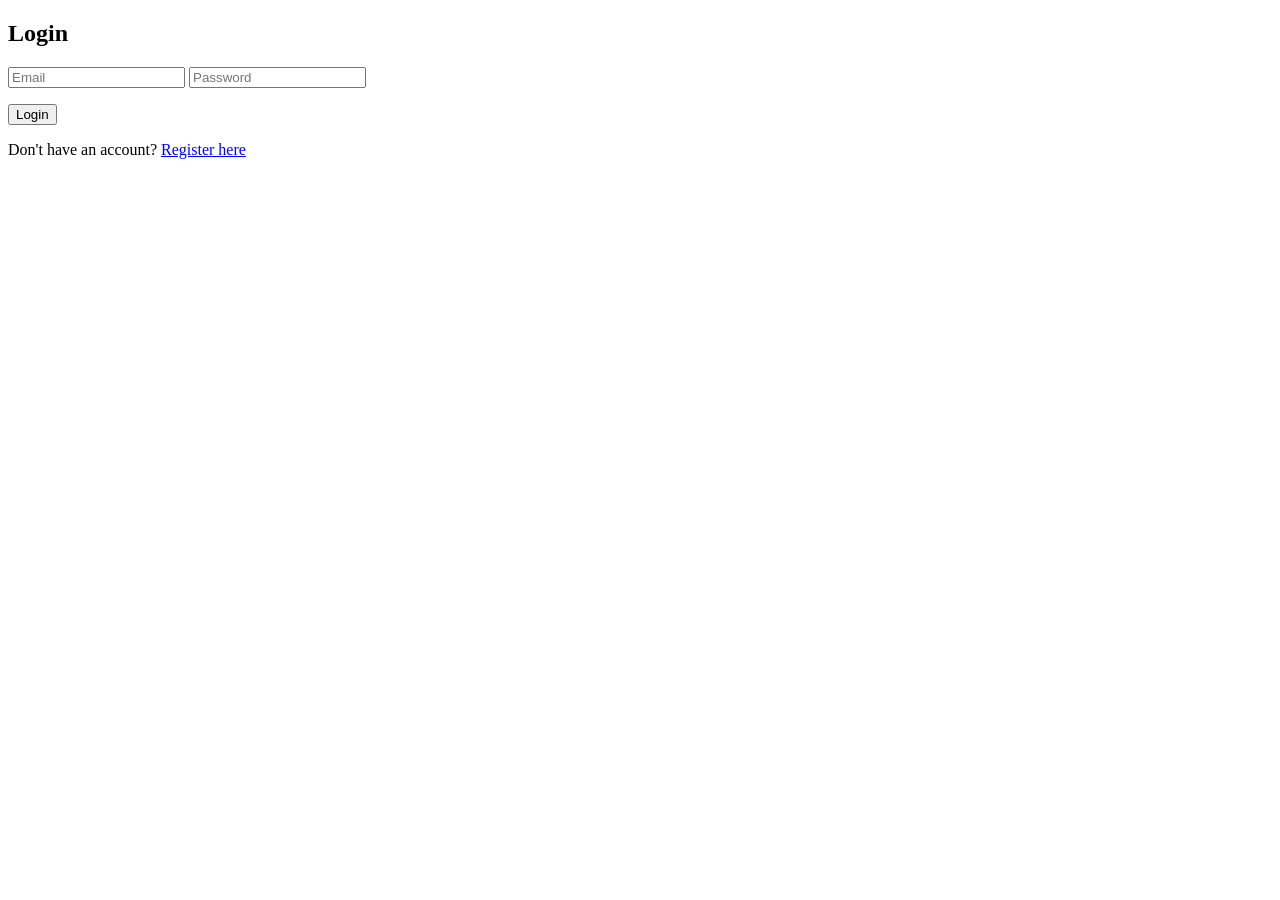
==== admin-dashboard.html @ ba4fb5ea "Finish Customer Logic" ====
<!DOCTYPE html>
<html lang="en">

<head>
  <meta charset="UTF-8">
  <meta name="viewport" content="width=device-width, initial-scale=1.0">
  <link rel="stylesheet" href="styles.css">
  <title>Admin</title>
</head>

<body>

  <nav>
    <a href="#">ADMIN DASHBOARD</a>
    <a href="#" onclick="logout()">Logout</a>
  </nav>

  <div class="admin-section">
    <h3>Manage Categories</h3>
    <input type="text" id="categoryInput" placeholder="New Category Name"">
    <button onclick=" addCategory()" class="btn-small">Add Category</button>

    <div id="categoryList">
    </div>
  </div>

  <div class="admin-section">
    <h3>Manage Products</h3>

    <div class="form-container">
      <h4 id="formTitle">Add New Product</h4>
      <input type="hidden" id="productId">
      <input type="text" id="productName" placeholder="Product Name">
      <input type="text" id="productImage" value="https://placehold.co/150">

      <select id="productCategory"> <!-- connected to populateCategorySelect and saveProduct -->
        <option value="">Select Category</option>
      </select>

      <input type="number" id="productPrice" placeholder="Price">
      <textarea id="productDescription" rows="3" placeholder="Description"></textarea>
      <input type="number" id="productStock" placeholder="Stock Quantity">

      <p id="productError"></p>
      <button onclick="saveProduct()" id="saveBtn">Create Product</button>
      <button onclick="resetProdForm()">Clear</button>
    </div>

    <br>
    <h4>Current Products</h4>
    <table>
      <thead>
        <tr>
          <th>ID</th>
          <th>Image</th>
          <th>Name</th>
          <th>Price</th>
          <th>Category</th>
          <th>Stock</th>
          <th>Actions</th>
        </tr>
      </thead>
      <tbody id="productTableBody"> <!-- connected to renderProducts -->
      </tbody>
    </table>
  </div>

  <div class="admin-section">
    <h3>Manage Orders</h3>
    <table>
      <thead>
        <tr>
          <th>Order ID</th>
          <th>Customer ID</th>
          <th>Total</th>
          <th>Status</th>
          <th>Actions</th>
        </tr>
      </thead>

      <tbody id="orderTableBody"> <!-- connected to renderOrders -->
      </tbody>

    </table>
  </div>

  <script src="script.js"></script>
  <script>
    currentUser = checkAuth();

    if (currentUser && currentUser.role === 'admin') {
      loadAdminData();
    }
  </script>
</body>

</html>
---- styles.css ----
/* to hide elements (for switching between login/register) */
.hidden {
    display: none;
}
/* to make link buttons look like links */
.link-btn {
    background: none;
    border: none;
    color: blue;
    text-decoration: underline;
    cursor: pointer;
    padding: 0;
    font: inherit;
}
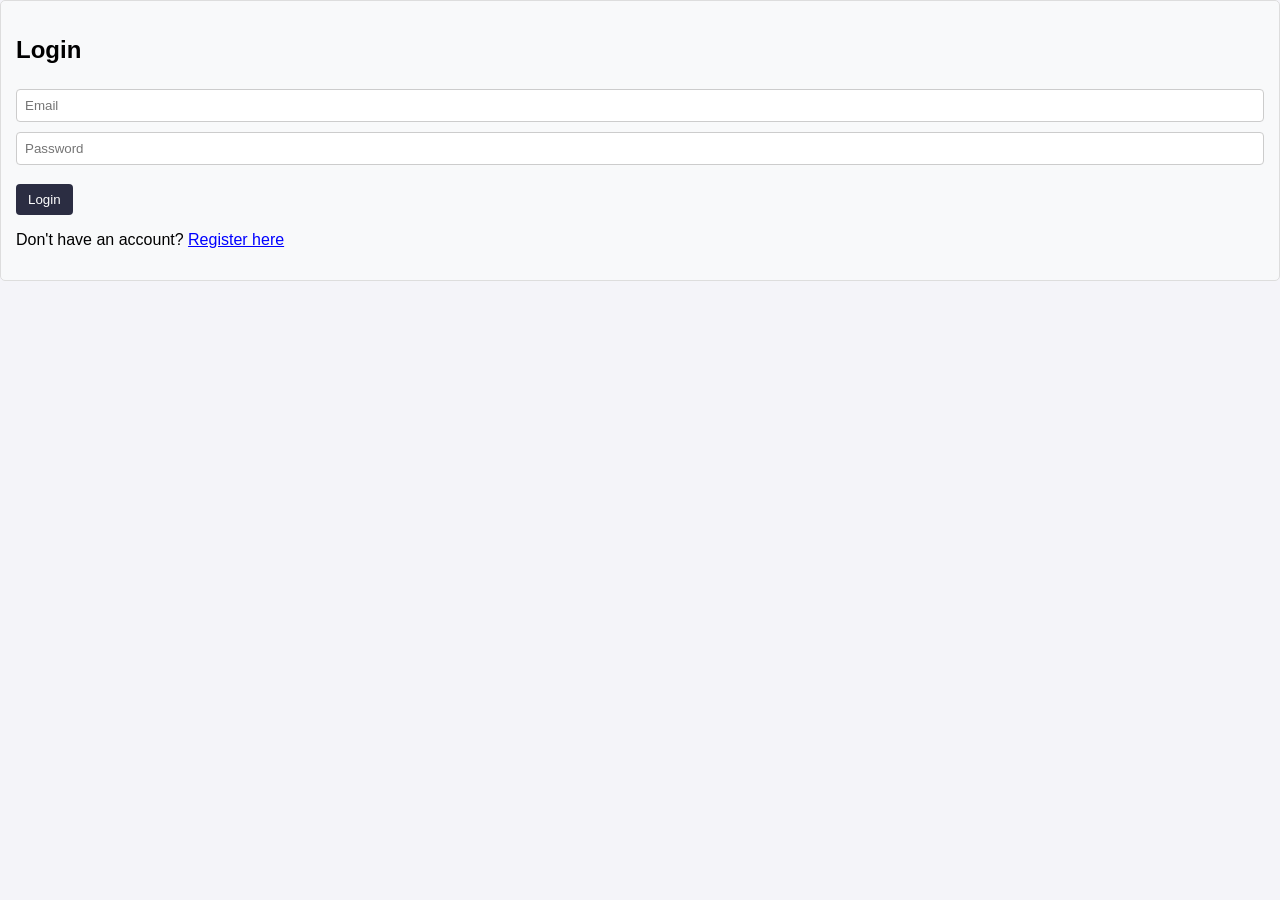
==== commit 882a2a92: "Add experimental styles, Fix typos" ====
--- a/admin-dashboard.html
+++ b/admin-dashboard.html
@@ -11,13 +11,13 @@
 <body>
 
   <nav>
-    <a href="#">ADMIN DASHBOARD</a>
+    <a href="admin-dashboard.html">ADMIN DASHBOARD</a>
     <a href="#" onclick="logout()">Logout</a>
   </nav>
 
   <div class="admin-section">
     <h3>Manage Categories</h3>
-    <input type="text" id="categoryInput" placeholder="New Category Name"">
+    <input type="text" id="categoryInput" placeholder="New Category Name">
     <button onclick=" addCategory()" class="btn-small">Add Category</button>
 
     <div id="categoryList">
--- a/styles.css
+++ b/styles.css
@@ -1,7 +1,15 @@
+/*
+╔═════════════════════════════════════════════════════════════════════════╗
+║                                                                         ║
+║                           MAIN LAYOUT STYLES                            ║
+║                                                                         ║
+╚═════════════════════════════════════════════════════════════════════════╝
+*/
 /* to hide elements (for switching between login/register) */
 .hidden {
     display: none;
 }
+
 /* to make link buttons look like links */
 .link-btn {
     background: none;
@@ -11,4 +19,297 @@
     cursor: pointer;
     padding: 0;
     font: inherit;
+}
+
+body {
+    font-family: 'Segoe UI', Tahoma, Geneva, Verdana, sans-serif;
+    background-color: #f4f4f9;
+    margin: 0;
+    padding-bottom: 50px;
+}
+
+nav {
+    background-color: #2b2d42;
+    padding: 15px;
+    margin-bottom: 20px;
+    display: flex;
+    justify-content: center;
+    gap: 20px;
+}
+
+nav a {
+    color: white;
+    text-decoration: none;
+    font-weight: bold;
+    font-size: 1.1em;
+}
+
+nav a:hover {
+    color: #fca311;
+}
+
+button {
+    cursor: pointer;
+    padding: 8px 12px;
+    border: none;
+    border-radius: 4px;
+    background-color: #2b2d42;
+    color: white;
+    transition: 0.2s;
+}
+
+button:hover {
+    opacity: 0.9;
+}
+
+button:disabled {
+    background-color: #ccc;
+    cursor: not-allowed;
+}
+
+input,
+select,
+textarea {
+    padding: 8px;
+    margin: 5px 0;
+    border: 1px solid #ccc;
+    border-radius: 4px;
+    width: 100%;
+    box-sizing: border-box;
+    /* Ensures padding doesn't widen element */
+}
+
+/*
+╔═════════════════════════════════════════════════════════════════════════╗
+║                                                                         ║
+║                               CART STYLES                               ║
+║                                                                         ║
+╚═════════════════════════════════════════════════════════════════════════╝
+*/
+.cart-container {
+    width: 80%;
+    margin: 30px auto;
+    background: white;
+    padding: 20px;
+    border: 1px solid #ddd;
+}
+
+.total-section {
+    text-align: right;
+    font-size: 1.5em;
+    margin-top: 20px;
+    border-top: 2px solid #2b2d42;
+    padding-top: 10px;
+}
+
+.checkout-btn {
+    background-color: #2a9d8f;
+    font-size: 18px;
+    padding: 15px 30px;
+}
+
+table {
+    width: 100%;
+    border-collapse: collapse;
+}
+
+th,
+td {
+    padding: 10px;
+    border-bottom: 1px solid #eee;
+    text-align: left;
+}
+
+/*
+╔═════════════════════════════════════════════════════════════════════════╗
+║                                                                         ║
+║                             ORDERS STYLES                               ║
+║                                                                         ║
+╚═════════════════════════════════════════════════════════════════════════╝
+*/
+.orders-container {
+    width: 80%;
+    margin: 30px auto;
+    background: white;
+    padding: 20px;
+    border: 1px solid #ddd;
+}
+
+table {
+    width: 100%;
+    border-collapse: collapse;
+}
+
+th,
+td {
+    padding: 12px;
+    border-bottom: 1px solid #eee;
+    text-align: left;
+}
+
+th {
+    background-color: #2b2d42;
+    color: white;
+}
+
+.status-pending {
+    color: #fca311;
+    font-weight: bold;
+}
+
+.status-confirmed {
+    color: #2a9d8f;
+    font-weight: bold;
+}
+
+.status-rejected {
+    color: #d90429;
+    font-weight: bold;
+}
+
+/*
+╔═════════════════════════════════════════════════════════════════════════╗
+║                                                                         ║
+║                        ADMIN DASHBOARD STYLES                           ║
+║                                                                         ║
+╚═════════════════════════════════════════════════════════════════════════╝
+*/
+
+.admin-section {
+    width: 90%;
+    max-width: 1000px;
+    margin: 20px auto;
+    background: white;
+    padding: 20px;
+    border-radius: 8px;
+    box-shadow: 0 2px 5px rgba(0, 0, 0, 0.1);
+}
+
+.admin-section h3 {
+    border-bottom: 2px solid #2b2d42;
+    padding-bottom: 10px;
+    color: #2b2d42;
+}
+
+.form-container {
+    background-color: #f8f9fa;
+    padding: 15px;
+    border: 1px solid #ddd;
+    border-radius: 5px;
+    margin-bottom: 20px;
+}
+
+#productError,
+#regError,
+#loginError {
+    color: #d90429;
+    font-size: 0.9em;
+    font-weight: bold;
+}
+
+.edit-btn {
+    background-color: #2a9d8f;
+}
+
+.delete-btn {
+    background-color: #d90429;
+}
+
+.btn-small {
+    width: auto;
+    display: inline-block;
+    margin-top: 5px;
+}
+
+/*
+╔═════════════════════════════════════════════════════════════════════════╗
+║                                                                         ║
+║                         PRODUCT CARD GRID                               ║
+║                                                                         ║
+╚═════════════════════════════════════════════════════════════════════════╝
+*/
+
+.filter-bar {
+    text-align: center;
+    margin: 20px 0;
+}
+
+.filter-bar select {
+    width: 200px;
+    padding: 10px;
+}
+
+#productsContainer {
+    display: grid;
+    /* Automatically fit as many cards as possible, min width 250px */
+    grid-template-columns: repeat(auto-fill, minmax(250px, 1fr));
+    gap: 20px;
+    width: 90%;
+    margin: 0 auto;
+}
+
+.product-card {
+    background: white;
+    padding: 15px;
+    border-radius: 8px;
+    box-shadow: 0 2px 8px rgba(0, 0, 0, 0.1);
+    position: relative;
+    /* For wishlist heart positioning */
+    display: flex;
+    flex-direction: column;
+    justify-content: space-between;
+    transition: transform 0.2s;
+}
+
+.product-card:hover {
+    transform: translateY(-5px);
+}
+
+.product-card img {
+    width: 100%;
+    height: 180px;
+    object-fit: cover;
+    /* Ensures images don't stretch weirdly */
+    border-radius: 4px;
+}
+
+.product-card h3 {
+    font-size: 1.1em;
+    margin: 10px 0 5px 0;
+}
+
+.product-card .price {
+    font-size: 1.2em;
+    color: #2a9d8f;
+    font-weight: bold;
+    margin: 5px 0;
+}
+
+.product-card .stock {
+    font-size: 0.85em;
+    color: #666;
+    margin-bottom: 10px;
+}
+
+/* Wishlist Heart Button */
+.wishlist-btn {
+    position: absolute;
+    top: 10px;
+    right: 10px;
+    background: rgba(255, 255, 255, 0.8);
+    color: #ccc;
+    font-size: 1.5em;
+    padding: 2px 6px;
+    border-radius: 50%;
+    line-height: 1;
+}
+
+.wishlist-btn:hover {
+    background: white;
+    color: #ff4d6d;
+}
+
+.wishlist-active {
+    color: #ff4d6d !important;
+    /* Forces red color if active */
 }
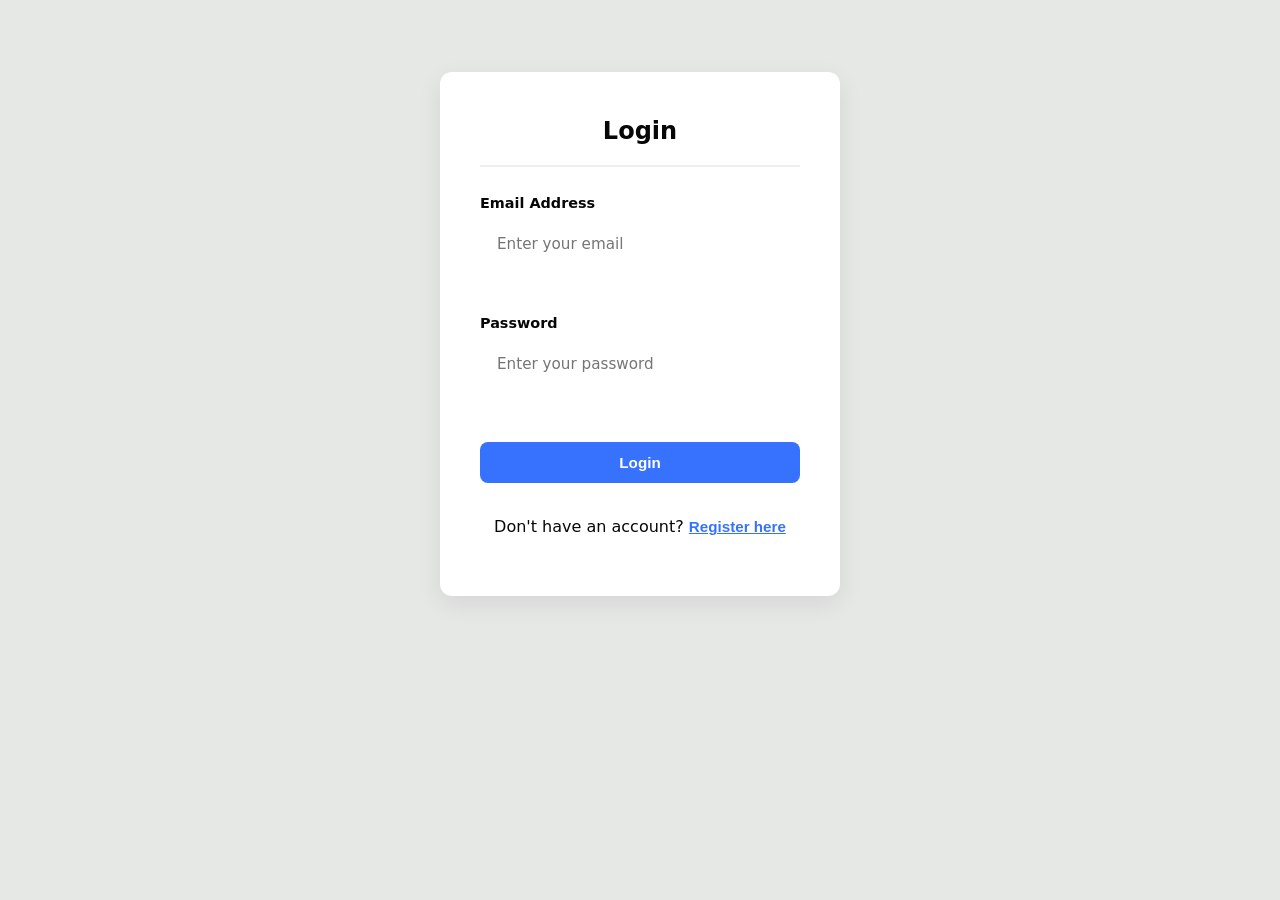
==== commit 16120bd8: "Add labels, validations, styles, wishlist" ====
--- a/admin-dashboard.html
+++ b/admin-dashboard.html
@@ -30,18 +30,46 @@
     <div class="form-container">
       <h4 id="formTitle">Add New Product</h4>
       <input type="hidden" id="productId">
-      <input type="text" id="productName" placeholder="Product Name">
-      <input type="text" id="productImage" value="https://placehold.co/150">
 
-      <select id="productCategory"> <!-- connected to populateCategorySelect and saveProduct -->
-        <option value="">Select Category</option>
-      </select>
+      <div class="form-group">
+        <label>Product Name</label>
+        <input type="text" id="productName" placeholder="Product Name">
+        <small id="nameError" class="error-msg"></small>
+      </div>
 
-      <input type="number" id="productPrice" placeholder="Price">
-      <textarea id="productDescription" rows="3" placeholder="Description"></textarea>
-      <input type="number" id="productStock" placeholder="Stock Quantity">
+      <div class="form-group">
+        <label>Product Image</label>
+        <input type="file" id="productImageFile" accept="image/*">
+        <input type="hidden" id="productImageBase64">
+        <small id="imageError" class="error-msg"></small>
+      </div>
 
-      <p id="productError"></p>
+      <div class="form-group">
+        <label>Category</label>
+        <select id="productCategory">
+          <option value="">Select Category</option>
+        </select>
+        <small id="categoryError" class="error-msg"></small>
+      </div>
+
+      <div class="form-group">
+        <label>Price ($)</label>
+        <input type="number" id="productPrice" placeholder="Price">
+        <small id="priceError" class="error-msg"></small>
+      </div>
+
+      <div class="form-group">
+        <label>Description</label>
+        <textarea id="productDescription" rows="3" placeholder="Description"></textarea>
+        <small id="descError" class="error-msg"></small>
+      </div>
+
+      <div class="form-group">
+        <label>Stock Quantity</label>
+        <input type="number" id="productStock" placeholder="Stock Quantity">
+        <small id="stockError" class="error-msg"></small>
+      </div>
+
       <button onclick="saveProduct()" id="saveBtn">Create Product</button>
       <button onclick="resetProdForm()">Clear</button>
     </div>
@@ -60,11 +88,11 @@
           <th>Actions</th>
         </tr>
       </thead>
-      <tbody id="productTableBody"> <!-- connected to renderProducts -->
+      <tbody id="productTableBody">
       </tbody>
     </table>
   </div>
-
+  <!-- connected to renderProducts -->
   <div class="admin-section">
     <h3>Manage Orders</h3>
     <table>
--- a/styles.css
+++ b/styles.css
@@ -1,264 +1,313 @@
 /*
-╔═════════════════════════════════════════════════════════════════════════╗
-║                                                                         ║
-║                           MAIN LAYOUT STYLES                            ║
-║                                                                         ║
-╚═════════════════════════════════════════════════════════════════════════╝
-*/
-/* to hide elements (for switching between login/register) */
-.hidden {
-    display: none;
-}
-
-/* to make link buttons look like links */
-.link-btn {
-    background: none;
-    border: none;
-    color: blue;
-    text-decoration: underline;
-    cursor: pointer;
-    padding: 0;
-    font: inherit;
+   =========================================
+   1. VARIABLES & RESET
+   =========================================
+*/
+:root {
+    /* --- NEW COLOR PALETTE --- */
+    --primary: #080708;
+    /* Vampire Black */
+    --accent: #3772ff;
+    /* Blue Crayola */
+    --danger: #df2935;
+    /* Amaranth Red */
+    --highlight: #fdca40;
+    /* Sunglow Yellow */
+    --bg-color: #e6e8e6;
+    /* Platinum */
+
+    /* Neutral / Functional Colors */
+    --card-bg: #ffffff;
+    --text-color: #080708;
+    /* Using Primary for main text */
+    --shadow: 0 8px 24px rgba(0, 0, 0, 0.08);
+    --radius: 12px;
+}
+
+* {
+    box-sizing: border-box;
 }
 
 body {
-    font-family: 'Segoe UI', Tahoma, Geneva, Verdana, sans-serif;
-    background-color: #f4f4f9;
+    font-family: 'Segoe UI', system-ui, -apple-system, sans-serif;
+    background-color: var(--bg-color);
+    color: var(--text-color);
     margin: 0;
-    padding-bottom: 50px;
-}
-
+    padding-bottom: 60px;
+    line-height: 1.6;
+}
+
+/*
+   =========================================
+   2. NAVIGATION
+   =========================================
+*/
 nav {
-    background-color: #2b2d42;
-    padding: 15px;
-    margin-bottom: 20px;
+    background-color: var(--primary);
+    padding: 0 20px;
+    height: 60px;
     display: flex;
     justify-content: center;
-    gap: 20px;
+    align-items: center;
+    gap: 30px;
+    position: sticky;
+    top: 0;
+    z-index: 1000;
+    box-shadow: 0 4px 12px rgba(0, 0, 0, 0.1);
 }
 
 nav a {
-    color: white;
+    color: rgba(255, 255, 255, 0.9);
     text-decoration: none;
-    font-weight: bold;
-    font-size: 1.1em;
+    font-weight: 600;
+    font-size: 0.95rem;
+    letter-spacing: 0.5px;
+    transition: all 0.3s ease;
+    padding: 5px 0;
 }
 
 nav a:hover {
-    color: #fca311;
-}
-
-button {
-    cursor: pointer;
-    padding: 8px 12px;
-    border: none;
-    border-radius: 4px;
-    background-color: #2b2d42;
-    color: white;
-    transition: 0.2s;
-}
-
-button:hover {
-    opacity: 0.9;
-}
-
-button:disabled {
-    background-color: #ccc;
-    cursor: not-allowed;
+    color: var(--highlight);
+}
+
+/*
+   =========================================
+   3. FORMS, INPUTS & BUTTONS
+   =========================================
+*/
+.form-group {
+    margin-bottom: 20px;
+    text-align: left;
+}
+
+label {
+    display: block;
+    margin-bottom: 6px;
+    font-weight: 600;
+    color: var(--primary);
+    font-size: 0.9em;
 }
 
 input,
 select,
 textarea {
-    padding: 8px;
-    margin: 5px 0;
-    border: 1px solid #ccc;
-    border-radius: 4px;
     width: 100%;
-    box-sizing: border-box;
-    /* Ensures padding doesn't widen element */
-}
-
-/*
-╔═════════════════════════════════════════════════════════════════════════╗
-║                                                                         ║
-║                               CART STYLES                               ║
-║                                                                         ║
-╚═════════════════════════════════════════════════════════════════════════╝
-*/
-.cart-container {
-    width: 80%;
-    margin: 30px auto;
-    background: white;
-    padding: 20px;
-    border: 1px solid #ddd;
-}
-
-.total-section {
-    text-align: right;
-    font-size: 1.5em;
-    margin-top: 20px;
-    border-top: 2px solid #2b2d42;
-    padding-top: 10px;
-}
-
-.checkout-btn {
-    background-color: #2a9d8f;
-    font-size: 18px;
-    padding: 15px 30px;
-}
-
+    padding: 12px 15px;
+    margin: 0;
+    border: 2px solid transparent;
+    background-color: #ffffff;
+    /* Updated to white for better contrast against new grey bg */
+    border-radius: 8px;
+    font-size: 0.95rem;
+    font-family: inherit;
+    transition: all 0.2s ease;
+}
+
+input:focus,
+select:focus,
+textarea:focus {
+    background-color: #fff;
+    border-color: var(--accent);
+    outline: none;
+    box-shadow: 0 0 0 4px rgba(55, 114, 255, 0.15);
+    /* Updated to match new accent */
+}
+
+.error-msg {
+    color: var(--danger);
+    font-size: 0.85rem;
+    font-weight: 600;
+    margin-top: 5px;
+    display: block;
+    min-height: 20px;
+}
+
+.input-error {
+    border-color: var(--danger) !important;
+    background-color: rgba(223, 41, 53, 0.05) !important;
+    /* Updated fade */
+}
+
+.main-error {
+    color: var(--danger);
+    text-align: center;
+    font-weight: bold;
+    margin: 10px 0;
+}
+
+/* Buttons */
+button {
+    cursor: pointer;
+    padding: 12px 20px;
+    border: none;
+    border-radius: 8px;
+    font-weight: 600;
+    font-size: 0.95rem;
+    background-color: var(--primary);
+    color: white;
+    transition: transform 0.2s;
+}
+
+button:hover {
+    transform: translateY(-2px);
+    opacity: 0.95;
+}
+
+.link-btn {
+    background: none;
+    color: var(--accent);
+    padding: 0;
+    box-shadow: none;
+    transform: none;
+    text-decoration: underline;
+    display: inline;
+}
+
+.link-btn:hover {
+    color: var(--primary);
+    transform: none;
+    background: none;
+}
+
+/*
+   =========================================
+   4. LAYOUT CONTAINERS
+   =========================================
+*/
+.hidden {
+    display: none !important;
+}
+
+#loginSection,
+#registerSection {
+    max-width: 400px;
+    width: 90%;
+    margin: 8vh auto;
+    background: var(--card-bg);
+    padding: 40px;
+    border-radius: var(--radius);
+    box-shadow: var(--shadow);
+    text-align: center;
+}
+
+#loginSection h2,
+#registerSection h2 {
+    margin-top: 0;
+    margin-bottom: 25px;
+    color: var(--primary);
+}
+
+#loginSection button[type="submit"],
+#registerSection button[type="submit"] {
+    width: 100%;
+    background-color: var(--accent);
+    margin-top: 10px;
+    margin-bottom: 15px;
+}
+
+.cart-container,
+.orders-container,
+.admin-section {
+    max-width: 1000px;
+    width: 90%;
+    margin: 40px auto;
+    background: var(--card-bg);
+    padding: 40px;
+    border-radius: var(--radius);
+    box-shadow: var(--shadow);
+}
+
+h2,
+h3 {
+    color: var(--primary);
+    border-bottom: 2px solid #eee;
+    padding-bottom: 15px;
+    margin-top: 0;
+}
+
+/*
+   =========================================
+   5. TABLES
+   =========================================
+*/
 table {
     width: 100%;
-    border-collapse: collapse;
-}
-
-th,
+    border-collapse: separate;
+    border-spacing: 0;
+    margin-top: 20px;
+}
+
+th {
+    background-color: #f8f9fa;
+    color: var(--primary);
+    font-weight: 700;
+    padding: 15px;
+    text-align: left;
+    border-bottom: 2px solid #eee;
+}
+
 td {
-    padding: 10px;
+    padding: 15px;
     border-bottom: 1px solid #eee;
-    text-align: left;
-}
-
-/*
-╔═════════════════════════════════════════════════════════════════════════╗
-║                                                                         ║
-║                             ORDERS STYLES                               ║
-║                                                                         ║
-╚═════════════════════════════════════════════════════════════════════════╝
-*/
-.orders-container {
-    width: 80%;
-    margin: 30px auto;
-    background: white;
-    padding: 20px;
-    border: 1px solid #ddd;
-}
-
-table {
-    width: 100%;
-    border-collapse: collapse;
-}
-
-th,
-td {
-    padding: 12px;
-    border-bottom: 1px solid #eee;
-    text-align: left;
-}
-
-th {
-    background-color: #2b2d42;
-    color: white;
-}
-
+    vertical-align: middle;
+}
+
+/* Status Colors */
 .status-pending {
-    color: #fca311;
-    font-weight: bold;
+    color: var(--highlight);
+    /* Now Yellow/Gold */
+    font-weight: bold;
+    text-shadow: 0 0 1px rgba(0, 0, 0, 0.1);
+    /* Added slightly for readability on white */
 }
 
 .status-confirmed {
-    color: #2a9d8f;
+    color: var(--accent);
     font-weight: bold;
 }
 
 .status-rejected {
-    color: #d90429;
-    font-weight: bold;
-}
-
-/*
-╔═════════════════════════════════════════════════════════════════════════╗
-║                                                                         ║
-║                        ADMIN DASHBOARD STYLES                           ║
-║                                                                         ║
-╚═════════════════════════════════════════════════════════════════════════╝
-*/
-
-.admin-section {
-    width: 90%;
-    max-width: 1000px;
-    margin: 20px auto;
-    background: white;
-    padding: 20px;
-    border-radius: 8px;
-    box-shadow: 0 2px 5px rgba(0, 0, 0, 0.1);
-}
-
-.admin-section h3 {
-    border-bottom: 2px solid #2b2d42;
-    padding-bottom: 10px;
-    color: #2b2d42;
-}
-
-.form-container {
-    background-color: #f8f9fa;
-    padding: 15px;
-    border: 1px solid #ddd;
-    border-radius: 5px;
-    margin-bottom: 20px;
-}
-
-#productError,
-#regError,
-#loginError {
-    color: #d90429;
-    font-size: 0.9em;
-    font-weight: bold;
-}
-
-.edit-btn {
-    background-color: #2a9d8f;
-}
-
-.delete-btn {
-    background-color: #d90429;
-}
-
-.btn-small {
-    width: auto;
-    display: inline-block;
-    margin-top: 5px;
-}
-
-/*
-╔═════════════════════════════════════════════════════════════════════════╗
-║                                                                         ║
-║                         PRODUCT CARD GRID                               ║
-║                                                                         ║
-╚═════════════════════════════════════════════════════════════════════════╝
-*/
-
+    color: var(--danger);
+    font-weight: bold;
+}
+
+/*
+   =========================================
+   6. PRODUCTS GRID
+   =========================================
+*/
 .filter-bar {
     text-align: center;
-    margin: 20px 0;
+    margin: 30px 0;
 }
 
 .filter-bar select {
-    width: 200px;
-    padding: 10px;
+    width: 300px;
+    border-radius: 50px;
+    text-align: center;
+    text-align-last: center;
+    cursor: pointer;
 }
 
 #productsContainer {
-    display: grid;
-    /* Automatically fit as many cards as possible, min width 250px */
-    grid-template-columns: repeat(auto-fill, minmax(250px, 1fr));
-    gap: 20px;
+    max-width: 1200px;
     width: 90%;
     margin: 0 auto;
+    display: grid;
+    grid-template-columns: repeat(auto-fill, minmax(280px, 1fr));
+    gap: 30px;
 }
 
 .product-card {
-    background: white;
-    padding: 15px;
-    border-radius: 8px;
-    box-shadow: 0 2px 8px rgba(0, 0, 0, 0.1);
-    position: relative;
-    /* For wishlist heart positioning */
+    background: var(--card-bg);
+    padding: 20px;
+    border-radius: var(--radius);
+    box-shadow: var(--shadow);
     display: flex;
     flex-direction: column;
     justify-content: space-between;
-    transition: transform 0.2s;
+    transition: transform 0.3s ease;
+    position: relative;
 }
 
 .product-card:hover {
@@ -267,49 +316,144 @@
 
 .product-card img {
     width: 100%;
-    height: 180px;
-    object-fit: cover;
-    /* Ensures images don't stretch weirdly */
-    border-radius: 4px;
+    height: 220px;
+    object-fit: contain;
+    margin-bottom: 15px;
 }
 
 .product-card h3 {
-    font-size: 1.1em;
-    margin: 10px 0 5px 0;
+    font-size: 1.2rem;
+    margin: 10px 0;
+    color: var(--primary);
 }
 
 .product-card .price {
-    font-size: 1.2em;
-    color: #2a9d8f;
-    font-weight: bold;
-    margin: 5px 0;
-}
-
-.product-card .stock {
-    font-size: 0.85em;
-    color: #666;
-    margin-bottom: 10px;
-}
-
-/* Wishlist Heart Button */
+    font-size: 1.4rem;
+    color: var(--accent);
+    font-weight: 800;
+}
+
+.product-card button {
+    width: 100%;
+    margin-top: 10px;
+}
+
 .wishlist-btn {
     position: absolute;
-    top: 10px;
-    right: 10px;
-    background: rgba(255, 255, 255, 0.8);
+    top: 15px;
+    right: 15px;
+    background: white;
+    box-shadow: 0 2px 8px rgba(0, 0, 0, 0.1);
     color: #ccc;
-    font-size: 1.5em;
-    padding: 2px 6px;
+    font-size: 1.5rem;
+    width: 40px;
+    height: 40px;
     border-radius: 50%;
-    line-height: 1;
-}
-
-.wishlist-btn:hover {
-    background: white;
-    color: #ff4d6d;
+    padding: 0;
+    display: flex;
+    align-items: center;
+    justify-content: center;
+    transition: 0.3s;
+    width: auto !important;
 }
 
 .wishlist-active {
     color: #ff4d6d !important;
-    /* Forces red color if active */
+}
+
+/*
+   =========================================
+   7. ADMIN & CART EXTRAS
+   =========================================
+*/
+.admin-section .form-container {
+    background-color: #f8f9fa;
+    padding: 25px;
+    border-radius: 8px;
+    border: 1px solid #e9ecef;
+    margin-bottom: 30px;
+}
+
+.edit-btn {
+    background-color: var(--accent);
+    padding: 6px 12px;
+    font-size: 0.85rem;
+}
+
+.delete-btn {
+    background-color: var(--danger);
+    padding: 6px 12px;
+    font-size: 0.85rem;
+}
+
+.total-section {
+    text-align: right;
+    margin-top: 30px;
+    padding-top: 20px;
+    border-top: 2px solid #f1f3f5;
+}
+
+.total-section p {
+    font-size: 1.5rem;
+    font-weight: bold;
+    color: var(--primary);
+}
+
+.checkout-btn {
+    background-color: var(--accent);
+    padding: 15px 40px;
+    border-radius: 50px;
+}
+
+/* =========================================
+   CATEGORY TAGS
+   =========================================
+*/
+.tags-container {
+    display: flex;
+    flex-wrap: wrap;
+    gap: 10px;
+    margin-top: 15px;
+    padding-top: 15px;
+    border-top: 1px solid #eee;
+}
+
+.category-tag {
+    background-color: #e9ecef;
+    color: var(--primary);
+    padding: 6px 14px;
+    border-radius: 50px;
+    font-size: 0.9rem;
+    font-weight: 600;
+    display: inline-flex;
+    align-items: center;
+    gap: 8px;
+    transition: all 0.2s ease;
+    border: 1px solid transparent;
+}
+
+.category-tag:hover {
+    background-color: white;
+    border-color: var(--accent);
+    box-shadow: 0 2px 5px rgba(0, 0, 0, 0.05);
+}
+
+.delete-cat-btn {
+    text-decoration: none;
+    color: #999;
+    font-weight: bold;
+    font-size: 1.1rem;
+    line-height: 1;
+    display: flex;
+    align-items: center;
+    justify-content: center;
+    width: 20px;
+    height: 20px;
+    border-radius: 50%;
+    transition: all 0.2s;
+}
+
+.delete-cat-btn:hover {
+    background-color: var(--danger);
+    color: white;
 }
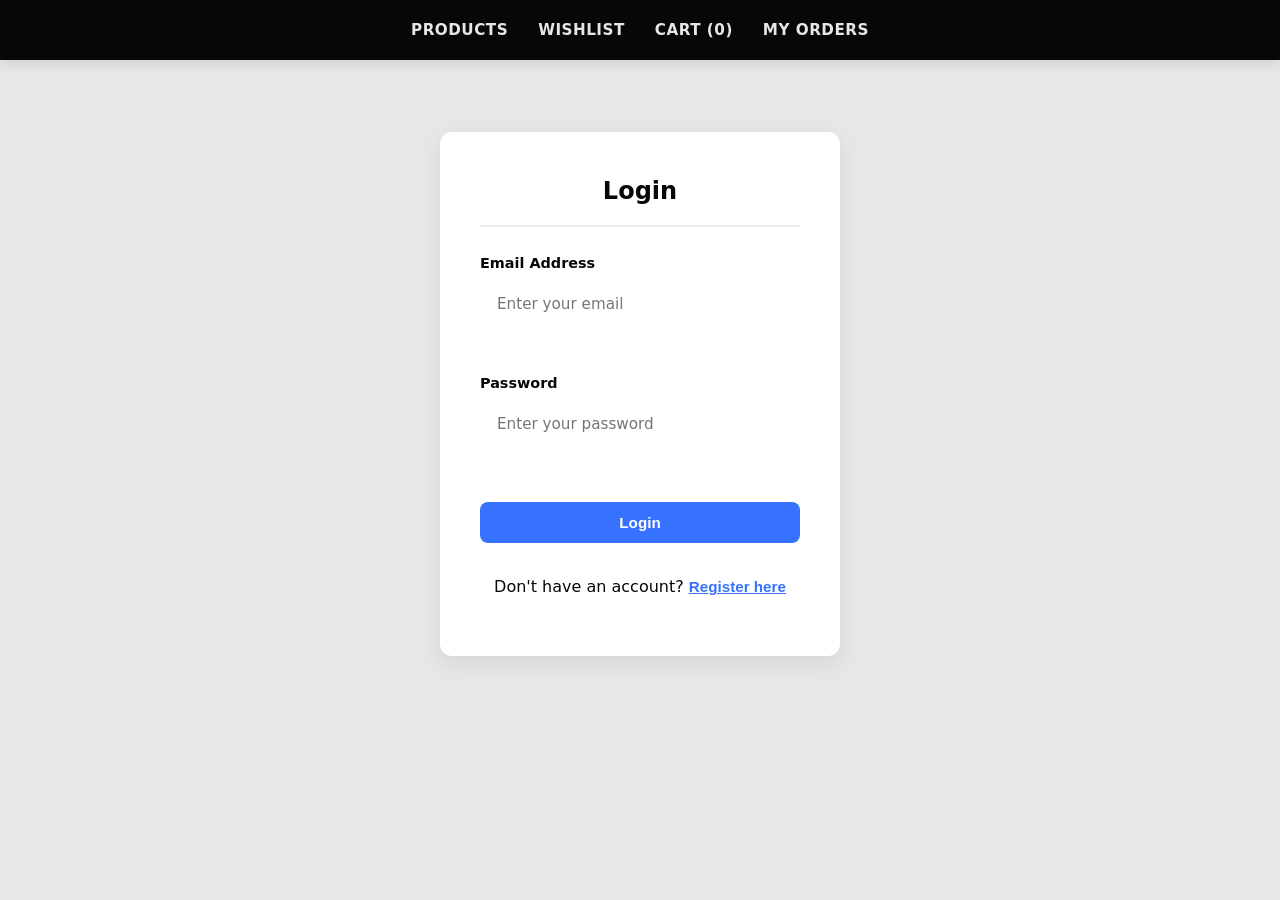
==== commit c9086fb7: "complete refactor" ====
--- a/admin-dashboard.html
+++ b/admin-dashboard.html
@@ -12,7 +12,7 @@
 
   <nav>
     <a href="admin-dashboard.html">ADMIN DASHBOARD</a>
-    <a href="#" onclick="logout()">Logout</a>
+    <a href="#" id="logoutBtn">Logout</a>
   </nav>
 
   <div class="admin-section">
--- a/styles.css
+++ b/styles.css
@@ -354,7 +354,7 @@
     align-items: center;
     justify-content: center;
     transition: 0.3s;
-    width: auto !important;
+    width: 40px !important;
 }
 
 .wishlist-active {
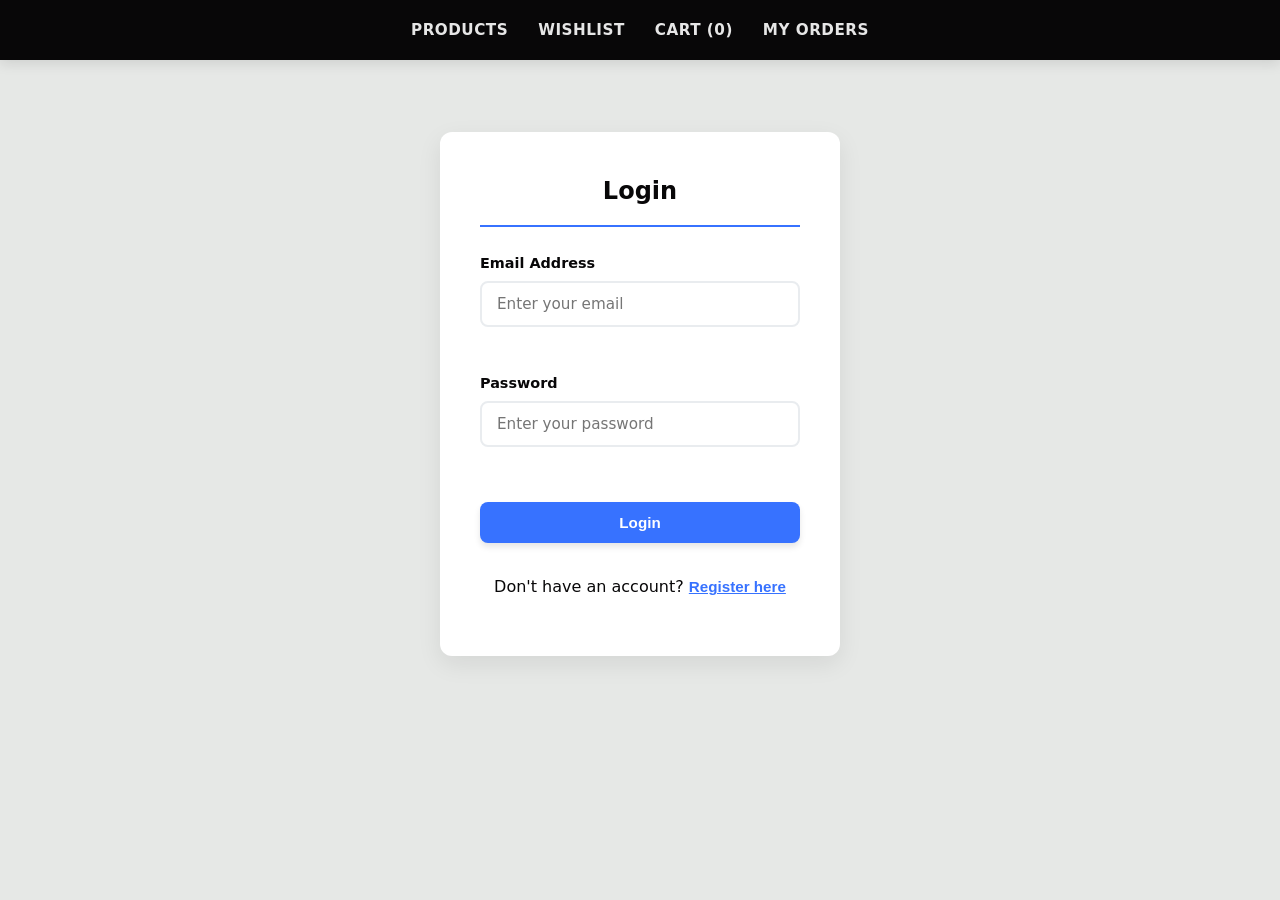
==== commit 0c61bfe5: "fix layout and clean code" ====
--- a/admin-dashboard.html
+++ b/admin-dashboard.html
@@ -17,8 +17,10 @@
 
   <div class="admin-section">
     <h3>Manage Categories</h3>
-    <input type="text" id="categoryInput" placeholder="New Category Name">
-    <button onclick=" addCategory()" class="btn-small">Add Category</button>
+    <div style="display: flex; gap: 10px; margin-bottom: 15px;">
+      <input type="text" id="categoryInput" placeholder="New Category Name">
+      <button onclick=" addCategory()" class="btn-small" style="white-space: nowrap;">Add Category</button>
+    </div>
 
     <div id="categoryList">
     </div>
--- a/styles.css
+++ b/styles.css
@@ -94,13 +94,21 @@
     width: 100%;
     padding: 12px 15px;
     margin: 0;
-    border: 2px solid transparent;
+    border: 2px solid #e9ecef;
     background-color: #ffffff;
     /* Updated to white for better contrast against new grey bg */
     border-radius: 8px;
     font-size: 0.95rem;
     font-family: inherit;
     transition: all 0.2s ease;
+}
+
+select {
+    appearance: none;
+    background-image: url("data:image/svg+xml,%3Csvg xmlns='http://www.w3.org/2000/svg' width='16' height='16' viewBox='0 0 24 24' fill='none' stroke='%23080708' stroke-width='2' stroke-linecap='round' stroke-linejoin='round'%3E%3Cpolyline points='6 9 12 15 18 9'%3E%3C/polyline%3E%3C/svg%3E");
+    background-repeat: no-repeat;
+    background-position: right 15px center;
+    padding-right: 40px;
 }
 
 input:focus,
@@ -146,11 +154,45 @@
     background-color: var(--primary);
     color: white;
     transition: transform 0.2s;
+    box-shadow: 0 4px 6px rgba(0, 0, 0, 0.1);
 }
 
 button:hover {
     transform: translateY(-2px);
+    box-shadow: 0 6px 12px rgba(0, 0, 0, 0.15);
     opacity: 0.95;
+}
+
+/* Extra Button Classes */
+.btn-small {
+    padding: 8px 12px;
+    font-size: 0.85rem;
+}
+
+.confirm-btn {
+    background-color: #2b9348;
+    padding: 6px 12px;
+    font-size: 0.85rem;
+}
+
+.confirm-btn:hover {
+    background-color: #1e6b34;
+}
+
+.btn-rate {
+    padding: 4px 8px;
+    font-size: 0.75rem;
+    margin-left: 8px;
+    background-color: #8d99ae;
+    border-radius: 4px;
+}
+
+.btn-return {
+    background-color: var(--highlight);
+    color: var(--primary);
+    font-size: 0.85rem;
+    margin-left: 10px;
+    padding: 6px 12px;
 }
 
 .link-btn {
@@ -220,7 +262,7 @@
 h2,
 h3 {
     color: var(--primary);
-    border-bottom: 2px solid #eee;
+    border-bottom: 2px solid var(--accent);
     padding-bottom: 15px;
     margin-top: 0;
 }
@@ -235,21 +277,36 @@
     border-collapse: separate;
     border-spacing: 0;
     margin-top: 20px;
+    background: white;
+    box-shadow: 0 2px 8px rgba(0, 0, 0, 0.05);
+    border-radius: 8px;
+    overflow: hidden;
 }
 
 th {
-    background-color: #f8f9fa;
-    color: var(--primary);
+    background-color: var(--primary);
+    color: white;
     font-weight: 700;
     padding: 15px;
     text-align: left;
-    border-bottom: 2px solid #eee;
 }
 
 td {
     padding: 15px;
-    border-bottom: 1px solid #eee;
+    border-bottom: 1px solid #f1f3f5;
     vertical-align: middle;
+}
+
+tr:nth-child(even) td {
+    background-color: #fafafa;
+}
+
+tr:hover td {
+    background-color: #f8f9fa;
+}
+
+td img {
+    border-radius: 4px;
 }
 
 /* Status Colors */
@@ -277,22 +334,34 @@
    =========================================
 */
 .filter-bar {
-    text-align: center;
+    display: flex;
+    justify-content: center;
+    align-items: center;
+    gap: 15px;
     margin: 30px 0;
 }
 
+.filter-bar label {
+    font-weight: 600;
+    margin: 0;
+}
+
 .filter-bar select {
-    width: 300px;
-    border-radius: 50px;
-    text-align: center;
-    text-align-last: center;
+    width: 250px;
+    border: 2px solid #e9ecef;
     cursor: pointer;
 }
 
 #productsContainer {
-    max-width: 1200px;
+    max-width: 1250px;
     width: 90%;
     margin: 0 auto;
+    display: grid;
+    grid-template-columns: repeat(auto-fill, minmax(280px, 1fr));
+    gap: 30px;
+}
+
+#wishlistContainer {
     display: grid;
     grid-template-columns: repeat(auto-fill, minmax(280px, 1fr));
     gap: 30px;
@@ -306,18 +375,22 @@
     display: flex;
     flex-direction: column;
     justify-content: space-between;
-    transition: transform 0.3s ease;
+    transition: transform 0.3s ease, box-shadow 0.3s ease;
     position: relative;
+    border: 1px solid #f1f3f5;
 }
 
 .product-card:hover {
     transform: translateY(-5px);
+    box-shadow: 0 12px 30px rgba(0, 0, 0, 0.1);
 }
 
 .product-card img {
     width: 100%;
     height: 220px;
     object-fit: contain;
+    background-color: #f8f9fa;
+    border-radius: 8px;
     margin-bottom: 15px;
 }
 
